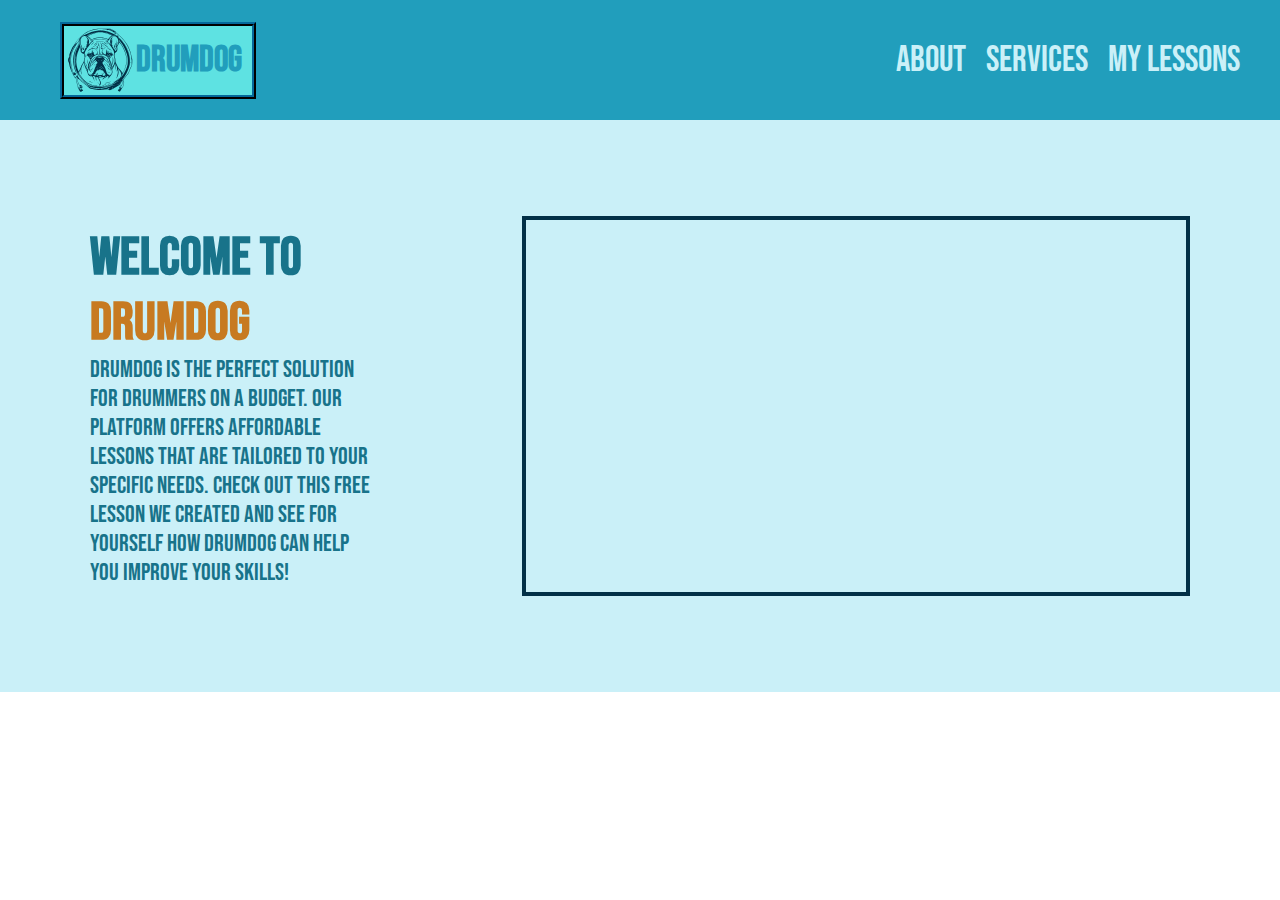
==== index.html @ a40291d3 "Reformat stylesheet linking for new index location" ====
<!DOCTYPE html>
<html lang="en">
<head>
    <meta charset="UTF-8">
    <meta name="viewport" content="width=device-width, initial-scale=1.0">
    <link rel="stylesheet" href="style.css">
    <title>DrumDog</title>
</head>
<body>
    <div class="header-content-border">
        <div class="header-container">
            <div class="header">
                <div class="logo-and-title">
                    <img class="logo" src="images/logo.svg">
                    <h2 class="title">DrumDog</h1>
                </div>
                <div class="nav-links">
                    <a href="" class="about">About</a>
                    <a href="" class="services">Services</a>
                    <a href="" class="my-lessons">My Lessons</a>
                </div>
            </div>
        </div>
    </div>
    <div class="hero-content-border">
        <div class="hero-text-and-image">
            <div class="hero-text">
                <h2 class="hero-text-title">Welcome to <span class="hero-title">DrumDog</span></h2>
                <p class="hero-text-body">DrumDog is the perfect solution for drummers on a budget. Our platform offers affordable lessons 
                    that are tailored to your specific needs. Check out this free lesson we created and see for yourself how DrumDog can 
                    help you improve your skills!
                </p>
            </div>
            <iframe class="hero-image" width="660" height="372" src="https://www.youtube.com/embed/tU5sagUL8Mc" title="Take the &quot;A&quot;Train Drum Lesson" frameborder="0" allow="accelerometer; autoplay; clipboard-write; encrypted-media; gyroscope; picture-in-picture; web-share" referrerpolicy="strict-origin-when-cross-origin" allowfullscreen></iframe>
        </div>
    </div>
</body>
</html>
---- style.css ----
@import url('https://fonts.googleapis.com/css2?family=Bebas+Neue&display=swap');


:root {
    font-size: 24px;
}

html,
body {
    margin: 0px;
    padding: 0px;
    border: 0px;
    font-family: 'Bebas Neue';
}

.header-content-border,
.hero-content-border {
    display: flex;
    flex-direction: column;
    align-items: center;
}

.header-content-border {
    position: sticky;
    top: 0px;
}

.header-container {
    height: 5rem;
    background-color: #219ebc;
    width: 100%;
    display: flex;
    justify-content: center;
}

.header {
    display: flex;
    justify-content: space-between;
    max-width: 50rem;
    height: 5rem;
    background-color: #219ebc;
    align-items: center;
    width: 95%;
}

.logo-and-title {
    display: flex;
    flex-direction: row;
    align-items: center;
    margin-left: 20px;
    background-color:#5ee2e2;
    border: 4px ridge #023047;
}

.logo {
    width: 3rem;
    height: 3rem;
    margin: 0px;
    padding: 0px;
    border: 0px;
    margin-bottom: -3px;
}

.title {
    margin: 0px;
    font-size: 1.5rem;
    color: #219ebc;
    padding-right: .4rem;
}

.nav-links {
    display: flex;
    justify-content: center;
    gap: 20px;
}

.nav-links a {
    color: #caf0f8;
    flex-direction: row;
    justify-content: center;
    font-size: 1.5rem;
    text-decoration: none;
}

.hero-text-and-image {
    background-color: #caf0f8;
    width: 100%;
    display: flex;
    justify-content: center;
    align-items: center;
    gap: 6rem;
    padding: 4rem 0rem;
}

.hero-text-title {
    margin: 0px;
}

.hero-title {
    color:#c77a21;
}

.hero-text-body {
    margin: 0px;
}

.hero-text {
    width: 12rem;
    font-size: 1.5rem;
    color: #18738a;
    margin: 0px;
}

.hero-text-body {
    font-size: 1rem;
}

.hero-image {
    border: 4px solid #023047;
}
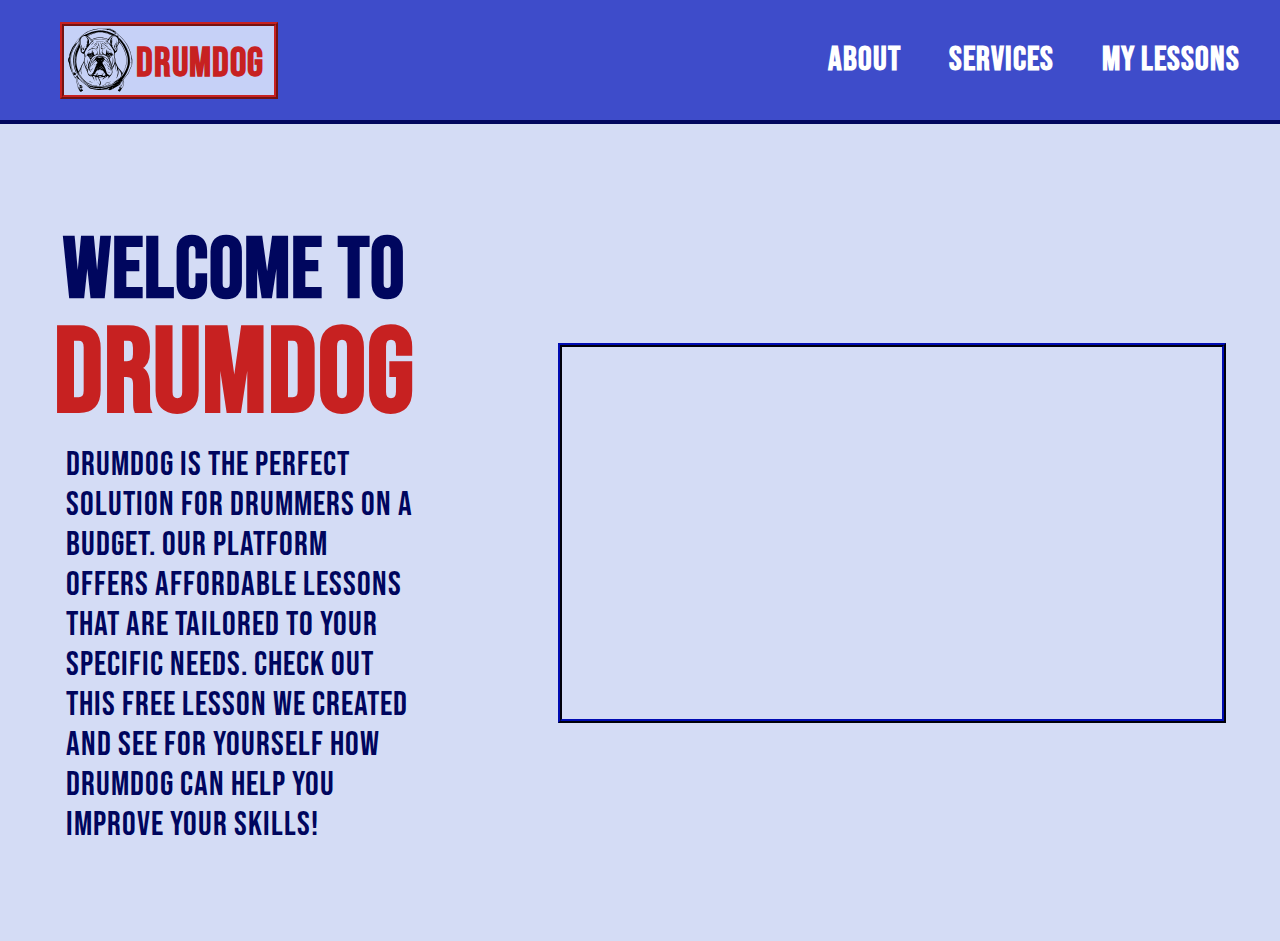
==== commit be82378d: "Redesign color palette for site" ====
--- a/index.html
+++ b/index.html
@@ -15,9 +15,9 @@
                     <h2 class="title">DrumDog</h1>
                 </div>
                 <div class="nav-links">
-                    <a href="" class="about">About</a>
-                    <a href="" class="services">Services</a>
-                    <a href="" class="my-lessons">My Lessons</a>
+                    <a href="" class="about">ABOUT</a>
+                    <a href="" class="services">SERVICES</a>
+                    <a href="" class="my-lessons">MY LESSONS</a>
                 </div>
             </div>
         </div>
@@ -25,7 +25,7 @@
     <div class="hero-content-border">
         <div class="hero-text-and-image">
             <div class="hero-text">
-                <h2 class="hero-text-title">Welcome to <span class="hero-title">DrumDog</span></h2>
+                <h2 class="hero-text-title">WELCOME TO <span class="hero-title">DRUMDOG</span></h2>
                 <p class="hero-text-body">DrumDog is the perfect solution for drummers on a budget. Our platform offers affordable lessons 
                     that are tailored to your specific needs. Check out this free lesson we created and see for yourself how DrumDog can 
                     help you improve your skills!
--- a/style.css
+++ b/style.css
@@ -1,5 +1,4 @@
-@import url('https://fonts.googleapis.com/css2?family=Bebas+Neue&display=swap');
-
+@import url('https://fonts.googleapis.com/css2?family=Bebas+Neue&family=Source+Sans+3:ital,wght@0,200..900;1,200..900&display=swap');
 
 :root {
     font-size: 24px;
@@ -11,6 +10,7 @@
     padding: 0px;
     border: 0px;
     font-family: 'Bebas Neue';
+    letter-spacing: 1px;
 }
 
 .header-content-border,
@@ -23,11 +23,12 @@
 .header-content-border {
     position: sticky;
     top: 0px;
+    border-bottom: 4px solid #00065e;
 }
 
 .header-container {
     height: 5rem;
-    background-color: #219ebc;
+    background-color: rgb(62, 76, 202);
     width: 100%;
     display: flex;
     justify-content: center;
@@ -38,7 +39,7 @@
     justify-content: space-between;
     max-width: 50rem;
     height: 5rem;
-    background-color: #219ebc;
+    background-color: rgb(62, 76, 202);
     align-items: center;
     width: 95%;
 }
@@ -48,8 +49,8 @@
     flex-direction: row;
     align-items: center;
     margin-left: 20px;
-    background-color:#5ee2e2;
-    border: 4px ridge #023047;
+    background-color:rgb(198, 209, 247);
+    border: 4px ridge #c72121;
 }
 
 .logo {
@@ -63,27 +64,30 @@
 
 .title {
     margin: 0px;
-    font-size: 1.5rem;
-    color: #219ebc;
+    font-size: 1.7rem;
+    color: #c72121;
     padding-right: .4rem;
+    font-weight: 900;
+    margin-bottom: -7px;
 }
 
 .nav-links {
     display: flex;
     justify-content: center;
-    gap: 20px;
+    gap: 2rem;
 }
 
 .nav-links a {
-    color: #caf0f8;
+    color: #FFFFFF;
     flex-direction: row;
     justify-content: center;
-    font-size: 1.5rem;
+    font-size: 1.4rem;
     text-decoration: none;
+    font-weight: 700;
 }
 
 .hero-text-and-image {
-    background-color: #caf0f8;
+    background-color: rgb(212, 220, 245);
     width: 100%;
     display: flex;
     justify-content: center;
@@ -94,10 +98,16 @@
 
 .hero-text-title {
     margin: 0px;
+    margin-bottom: 8px;
+    line-height: 120%;
+    font-size: 3.6rem;
+    text-align: center;
 }
 
 .hero-title {
-    color:#c77a21;
+    color:#c72121;
+    font-size: 5rem;
+    text-align: center;
 }
 
 .hero-text-body {
@@ -105,16 +115,18 @@
 }
 
 .hero-text {
-    width: 12rem;
-    font-size: 1.5rem;
-    color: #18738a;
+    width: 15rem;
+    font-size: 1.8rem;
+    color: #00065e;
     margin: 0px;
 }
 
 .hero-text-body {
-    font-size: 1rem;
+    font-size: 1.4rem;
+    text-align:left;
+    margin-left: .5rem;
 }
 
 .hero-image {
-    border: 4px solid #023047;
+    border: 4px ridge #00065e;
 }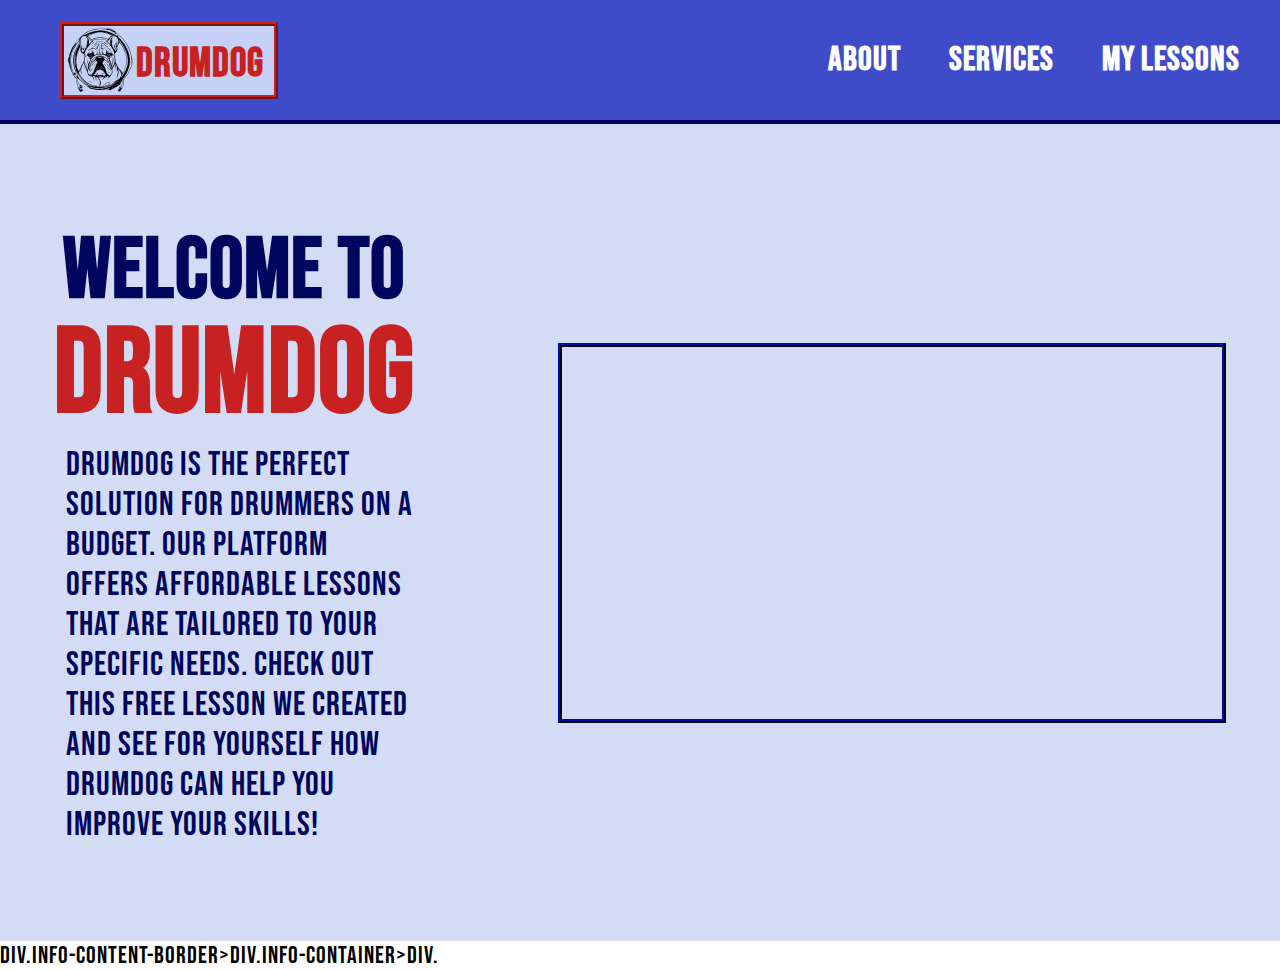
==== commit c76f87ae: "Begin adding new div" ====
--- a/index.html
+++ b/index.html
@@ -34,5 +34,6 @@
             <iframe class="hero-image" width="660" height="372" src="https://www.youtube.com/embed/tU5sagUL8Mc" title="Take the &quot;A&quot;Train Drum Lesson" frameborder="0" allow="accelerometer; autoplay; clipboard-write; encrypted-media; gyroscope; picture-in-picture; web-share" referrerpolicy="strict-origin-when-cross-origin" allowfullscreen></iframe>
         </div>
     </div>
+    div.info-content-border>div.info-container>div.
 </body>
 </html>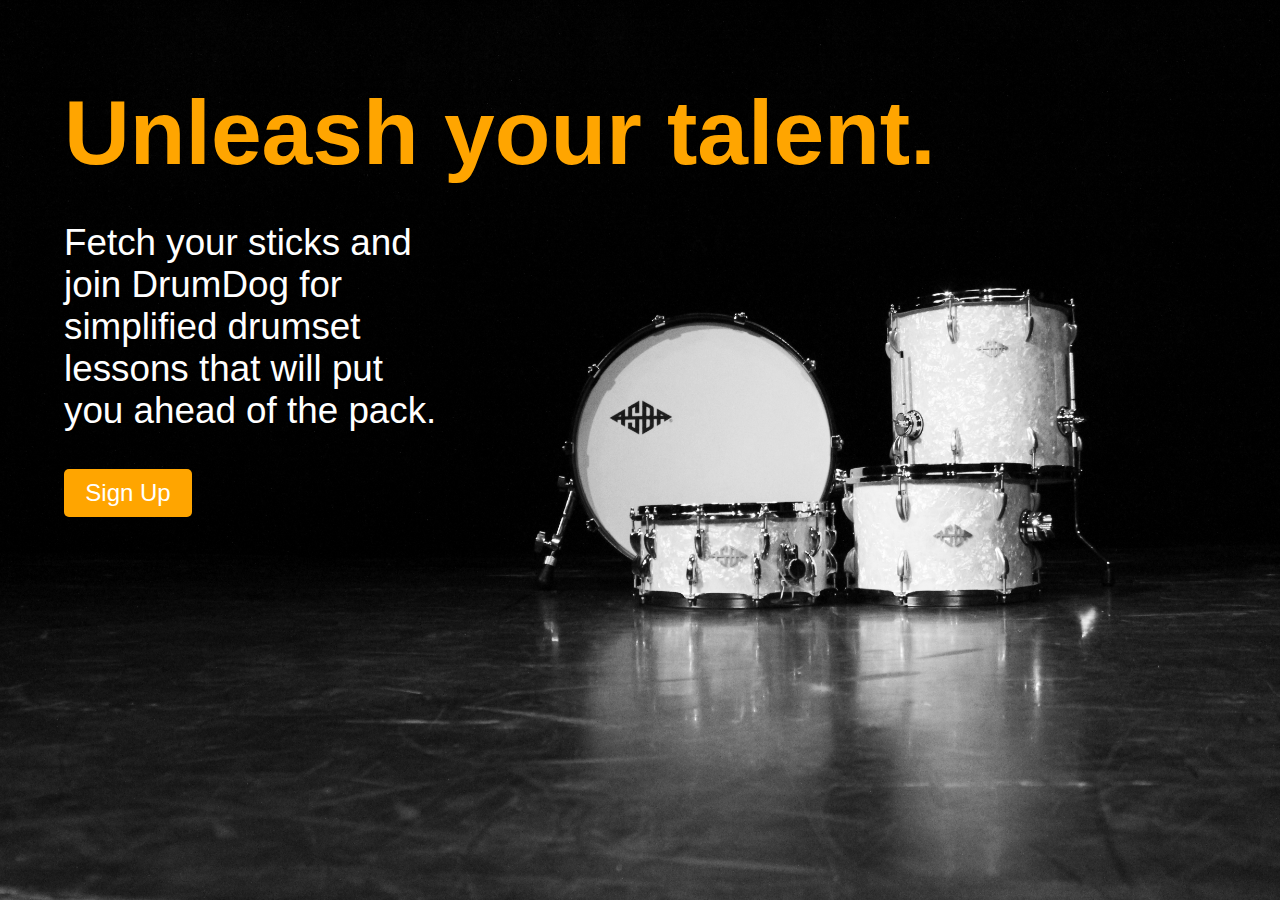
==== commit 17c2f363: "Full site redesign" ====
--- a/index.html
+++ b/index.html
@@ -7,33 +7,12 @@
     <title>DrumDog</title>
 </head>
 <body>
-    <div class="header-content-border">
-        <div class="header-container">
-            <div class="header">
-                <div class="logo-and-title">
-                    <img class="logo" src="images/logo.svg">
-                    <h2 class="title">DrumDog</h1>
-                </div>
-                <div class="nav-links">
-                    <a href="" class="about">ABOUT</a>
-                    <a href="" class="services">SERVICES</a>
-                    <a href="" class="my-lessons">MY LESSONS</a>
-                </div>
-            </div>
-        </div>
+<div class="hero-image">
+    <div class="hero-text">
+        <h1 class="hero-title">Unleash your talent.</h1>
+        <p class="hero-body">Fetch your sticks and join DrumDog for simplified drumset lessons that will put you ahead of the pack.</p>
+        <button class="hero-button">Sign Up</button>
     </div>
-    <div class="hero-content-border">
-        <div class="hero-text-and-image">
-            <div class="hero-text">
-                <h2 class="hero-text-title">WELCOME TO <span class="hero-title">DRUMDOG</span></h2>
-                <p class="hero-text-body">DrumDog is the perfect solution for drummers on a budget. Our platform offers affordable lessons 
-                    that are tailored to your specific needs. Check out this free lesson we created and see for yourself how DrumDog can 
-                    help you improve your skills!
-                </p>
-            </div>
-            <iframe class="hero-image" width="660" height="372" src="https://www.youtube.com/embed/tU5sagUL8Mc" title="Take the &quot;A&quot;Train Drum Lesson" frameborder="0" allow="accelerometer; autoplay; clipboard-write; encrypted-media; gyroscope; picture-in-picture; web-share" referrerpolicy="strict-origin-when-cross-origin" allowfullscreen></iframe>
-        </div>
-    </div>
-    div.info-content-border>div.info-container>div.
+</div>
 </body>
 </html>--- a/style.css
+++ b/style.css
@@ -1,132 +1,43 @@
-@import url('https://fonts.googleapis.com/css2?family=Bebas+Neue&family=Source+Sans+3:ital,wght@0,200..900;1,200..900&display=swap');
-
-:root {
-    font-size: 24px;
+body, 
+html {
+    margin: 0;
+    padding: 0;
+    border: 0;
+    font-family: Arial, Helvetica, sans-serif;
+    height: 100%;
 }
 
-html,
-body {
-    margin: 0px;
-    padding: 0px;
-    border: 0px;
-    font-family: 'Bebas Neue';
-    letter-spacing: 1px;
-}
-
-.header-content-border,
-.hero-content-border {
-    display: flex;
-    flex-direction: column;
-    align-items: center;
-}
-
-.header-content-border {
-    position: sticky;
-    top: 0px;
-    border-bottom: 4px solid #00065e;
-}
-
-.header-container {
-    height: 5rem;
-    background-color: rgb(62, 76, 202);
-    width: 100%;
-    display: flex;
-    justify-content: center;
-}
-
-.header {
-    display: flex;
-    justify-content: space-between;
-    max-width: 50rem;
-    height: 5rem;
-    background-color: rgb(62, 76, 202);
-    align-items: center;
-    width: 95%;
-}
-
-.logo-and-title {
-    display: flex;
-    flex-direction: row;
-    align-items: center;
-    margin-left: 20px;
-    background-color:rgb(198, 209, 247);
-    border: 4px ridge #c72121;
-}
-
-.logo {
-    width: 3rem;
-    height: 3rem;
-    margin: 0px;
-    padding: 0px;
-    border: 0px;
-    margin-bottom: -3px;
-}
-
-.title {
-    margin: 0px;
-    font-size: 1.7rem;
-    color: #c72121;
-    padding-right: .4rem;
-    font-weight: 900;
-    margin-bottom: -7px;
-}
-
-.nav-links {
-    display: flex;
-    justify-content: center;
-    gap: 2rem;
-}
-
-.nav-links a {
-    color: #FFFFFF;
-    flex-direction: row;
-    justify-content: center;
-    font-size: 1.4rem;
-    text-decoration: none;
-    font-weight: 700;
-}
-
-.hero-text-and-image {
-    background-color: rgb(212, 220, 245);
-    width: 100%;
-    display: flex;
-    justify-content: center;
-    align-items: center;
-    gap: 6rem;
-    padding: 4rem 0rem;
-}
-
-.hero-text-title {
-    margin: 0px;
-    margin-bottom: 8px;
-    line-height: 120%;
-    font-size: 3.6rem;
-    text-align: center;
+.hero-image {
+    background-image: url(images/drums.jpg);
+    background-position: center;
+    background-repeat: no-repeat;
+    background-size: cover;
+    height: 100%;
 }
 
 .hero-title {
-    color:#c72121;
-    font-size: 5rem;
-    text-align: center;
+    margin: 0;
+    color: orange;
+    font-size: calc(2.5rem + 4vw);
+    width: fit-content;
+    padding-top: 5rem;
+    padding-left: 5%;
 }
 
-.hero-text-body {
-    margin: 0px;
+.hero-body {
+    color: white;
+    max-width: 30%;
+    font-size: calc(1.5rem + 1vw);
+    padding-left: 5%;
 }
 
-.hero-text {
-    width: 15rem;
-    font-size: 1.8rem;
-    color: #00065e;
-    margin: 0px;
-}
-
-.hero-text-body {
-    font-size: 1.4rem;
-    text-align:left;
-    margin-left: .5rem;
-}
-
-.hero-image {
-    border: 4px ridge #00065e;
+.hero-button {
+    background-color: orange;
+    color: white;
+    margin-left: 5%;
+    width: 8rem;
+    height: 3rem;
+    font-size: 1.5rem;
+    border-radius: 5px;
+    border: none;
 }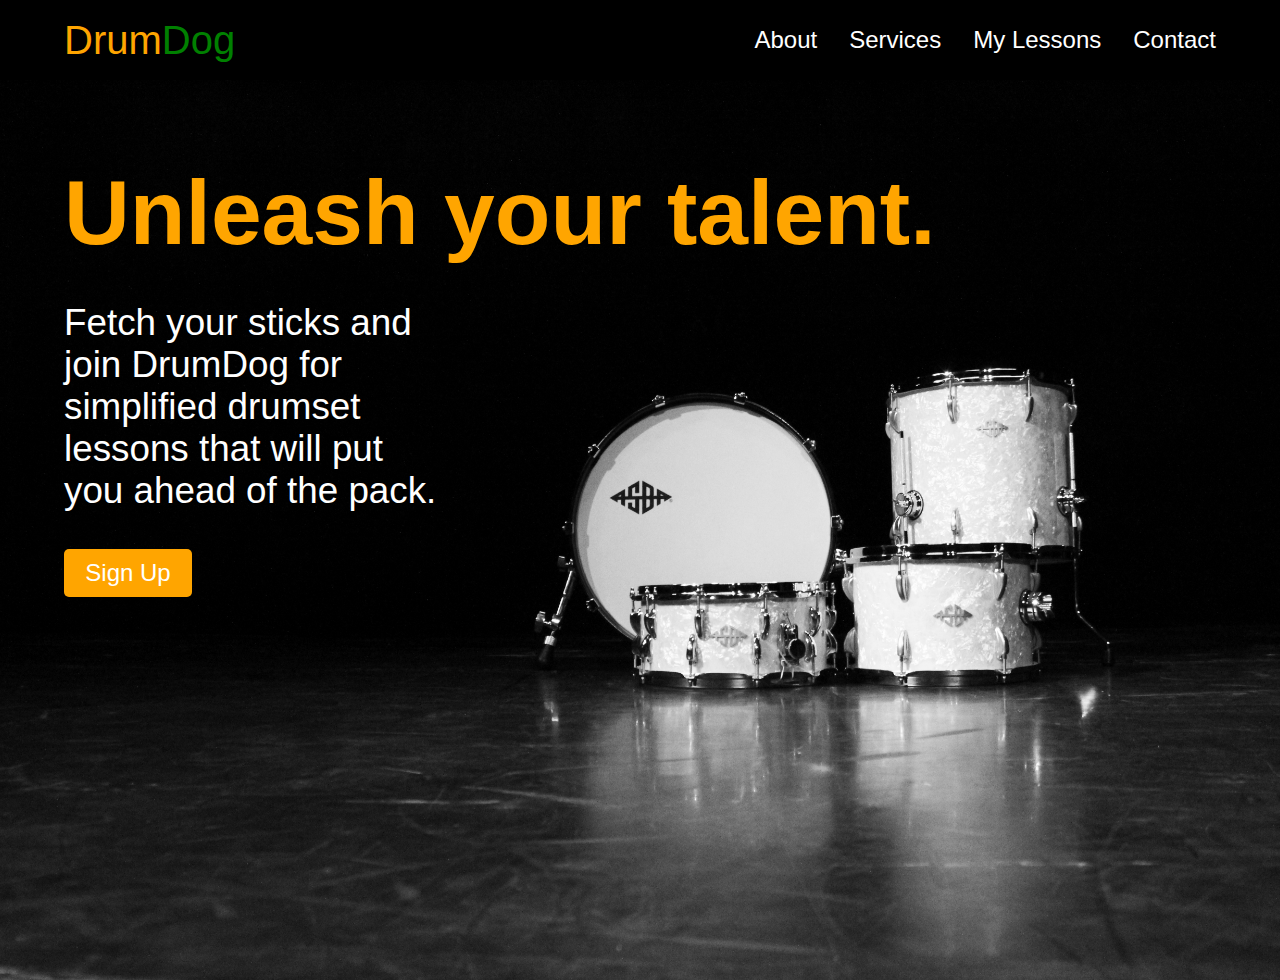
==== commit dfcdbdde: "Add header bar" ====
--- a/index.html
+++ b/index.html
@@ -7,6 +7,16 @@
     <title>DrumDog</title>
 </head>
 <body>
+<div class="header-container">  
+    <div class="header">
+        <p class="logo"><span class="drum">Drum</span><span class="dog">Dog</span></p>
+        <div class="nav">
+            <a href="" class="about">About</a>
+            <a href="" class="services">Services</a>
+            <a href="" class="my-lessons">My Lessons</a>
+            <a href="" class="contact">Contact</a></div>
+    </div>
+</div>
 <div class="hero-image">
     <div class="hero-text">
         <h1 class="hero-title">Unleash your talent.</h1>
--- a/style.css
+++ b/style.css
@@ -7,12 +7,56 @@
     height: 100%;
 }
 
+.header-container {
+    width: 100%;
+    background-color: black;
+    display: flex;
+    justify-content: center;
+    position: fixed;
+    z-index: 1;
+}
+
+.header {
+    background-color: black;
+    height: 5rem;
+    display: flex;
+    justify-content: space-between;
+    width: 90%;
+    align-items: center;
+}
+
+.logo {
+    font-size: 2.5rem;
+}
+
+.drum {
+    color: orange;
+}
+
+.dog {
+    color: green;
+}
+
+.nav {
+    display: flex;
+    justify-content: center;
+    gap: 2rem;
+}
+
+.nav a {
+    text-decoration: none;
+    color: white;
+    font-size: 1.5rem;
+}
+
 .hero-image {
     background-image: url(images/drums.jpg);
     background-position: center;
     background-repeat: no-repeat;
     background-size: cover;
     height: 100%;
+    position: relative;
+    top: 5rem;
 }
 
 .hero-title {
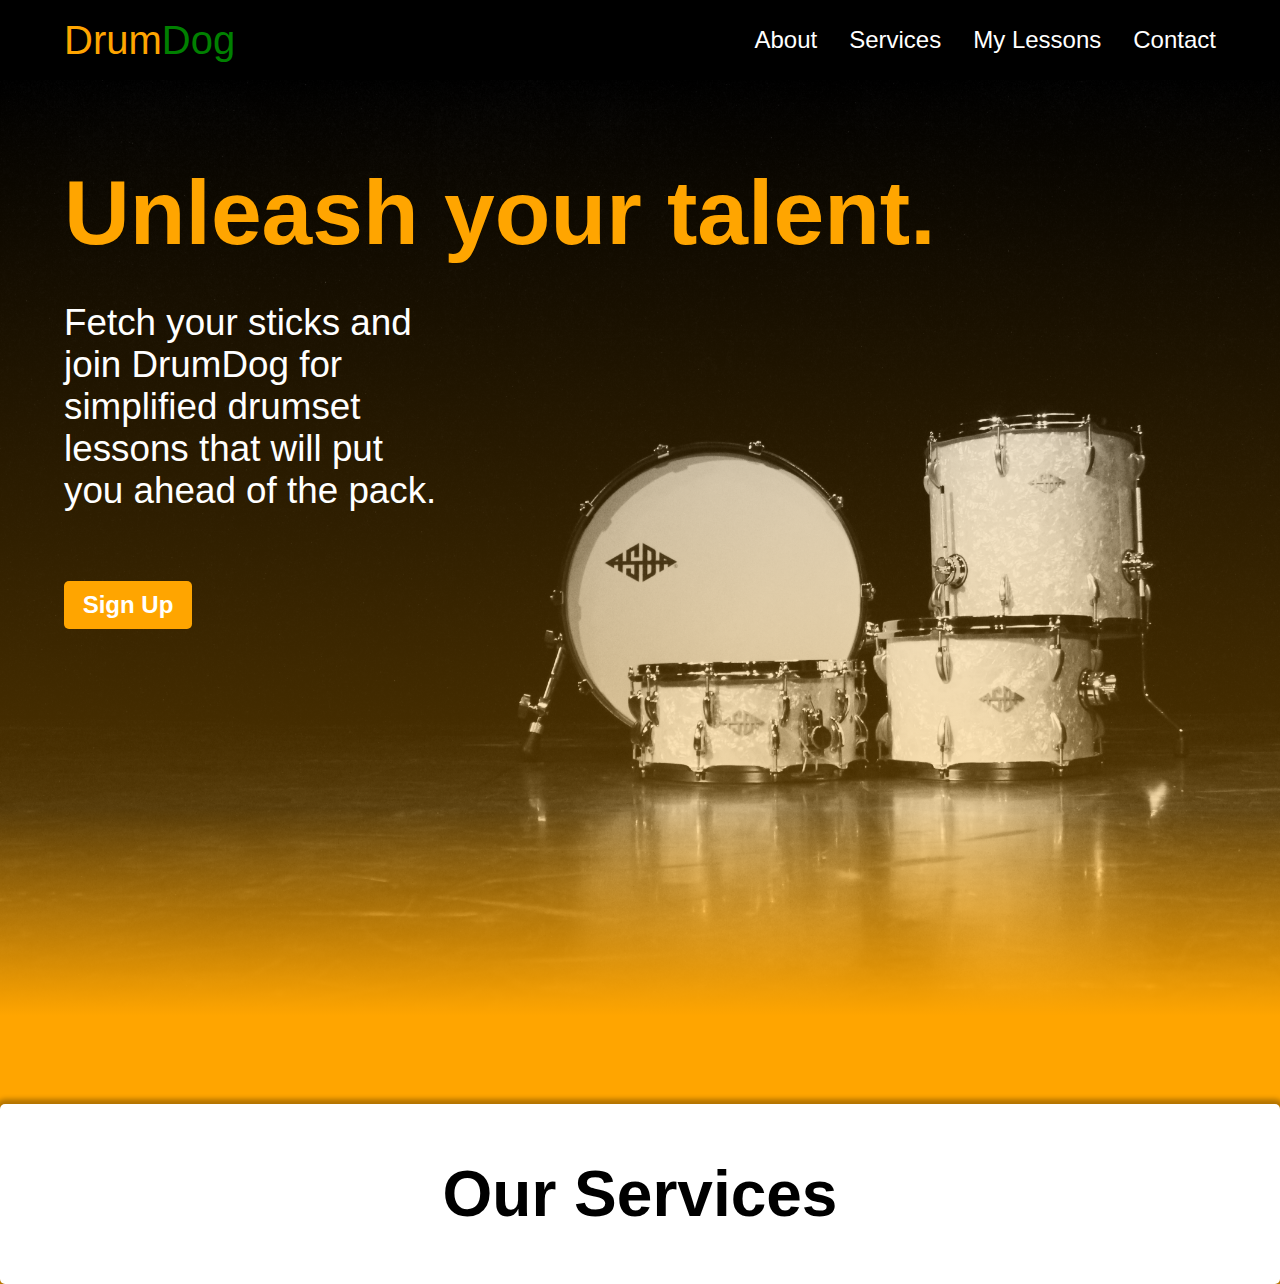
==== commit b3ab3c17: "Add services section and backup hero image" ====
--- a/index.html
+++ b/index.html
@@ -24,5 +24,15 @@
         <button class="hero-button">Sign Up</button>
     </div>
 </div>
+<div class="services-container">
+    <div class="services-content">
+        <h2 class="services-title">Our Services</h2>
+        <div class="services">
+            <div class="lesson-library"></div>
+            <div class="request-a-lesson"></div>
+            <div class="private-lessons"></div>
+        </div>
+    </div>
+</div>
 </body>
 </html>--- a/style.css
+++ b/style.css
@@ -50,13 +50,14 @@
 }
 
 .hero-image {
-    background-image: url(images/drums.jpg);
+    background-image: linear-gradient(rgb(0, 0, 0, .1), rgb(255, 165, 0, .3) 70%, rgb(255, 165, 0) 90%), url(images/drums.jpg);
     background-position: center;
     background-repeat: no-repeat;
     background-size: cover;
-    height: 100%;
+    height: 65rem;
     position: relative;
     top: 5rem;
+    z-index: -1;
 }
 
 .hero-title {
@@ -78,10 +79,32 @@
 .hero-button {
     background-color: orange;
     color: white;
+    font-weight: 900;
     margin-left: 5%;
     width: 8rem;
     height: 3rem;
     font-size: 1.5rem;
     border-radius: 5px;
     border: none;
+    margin-top: 2rem;
+}
+
+.services-container {
+    background-color: orange;
+    display: flex;
+    justify-content: center;
+    padding-top: 4rem;
+}
+
+.services-content {
+    background-color: white;
+    width: 80rem;
+    display: flex;
+    justify-content: center;
+    border-radius: 5px;
+    box-shadow: rgb(0, 0, 0, .3) 0px 0px 5px 5px;
+}
+
+.services-title {
+    font-size: 4rem;
 }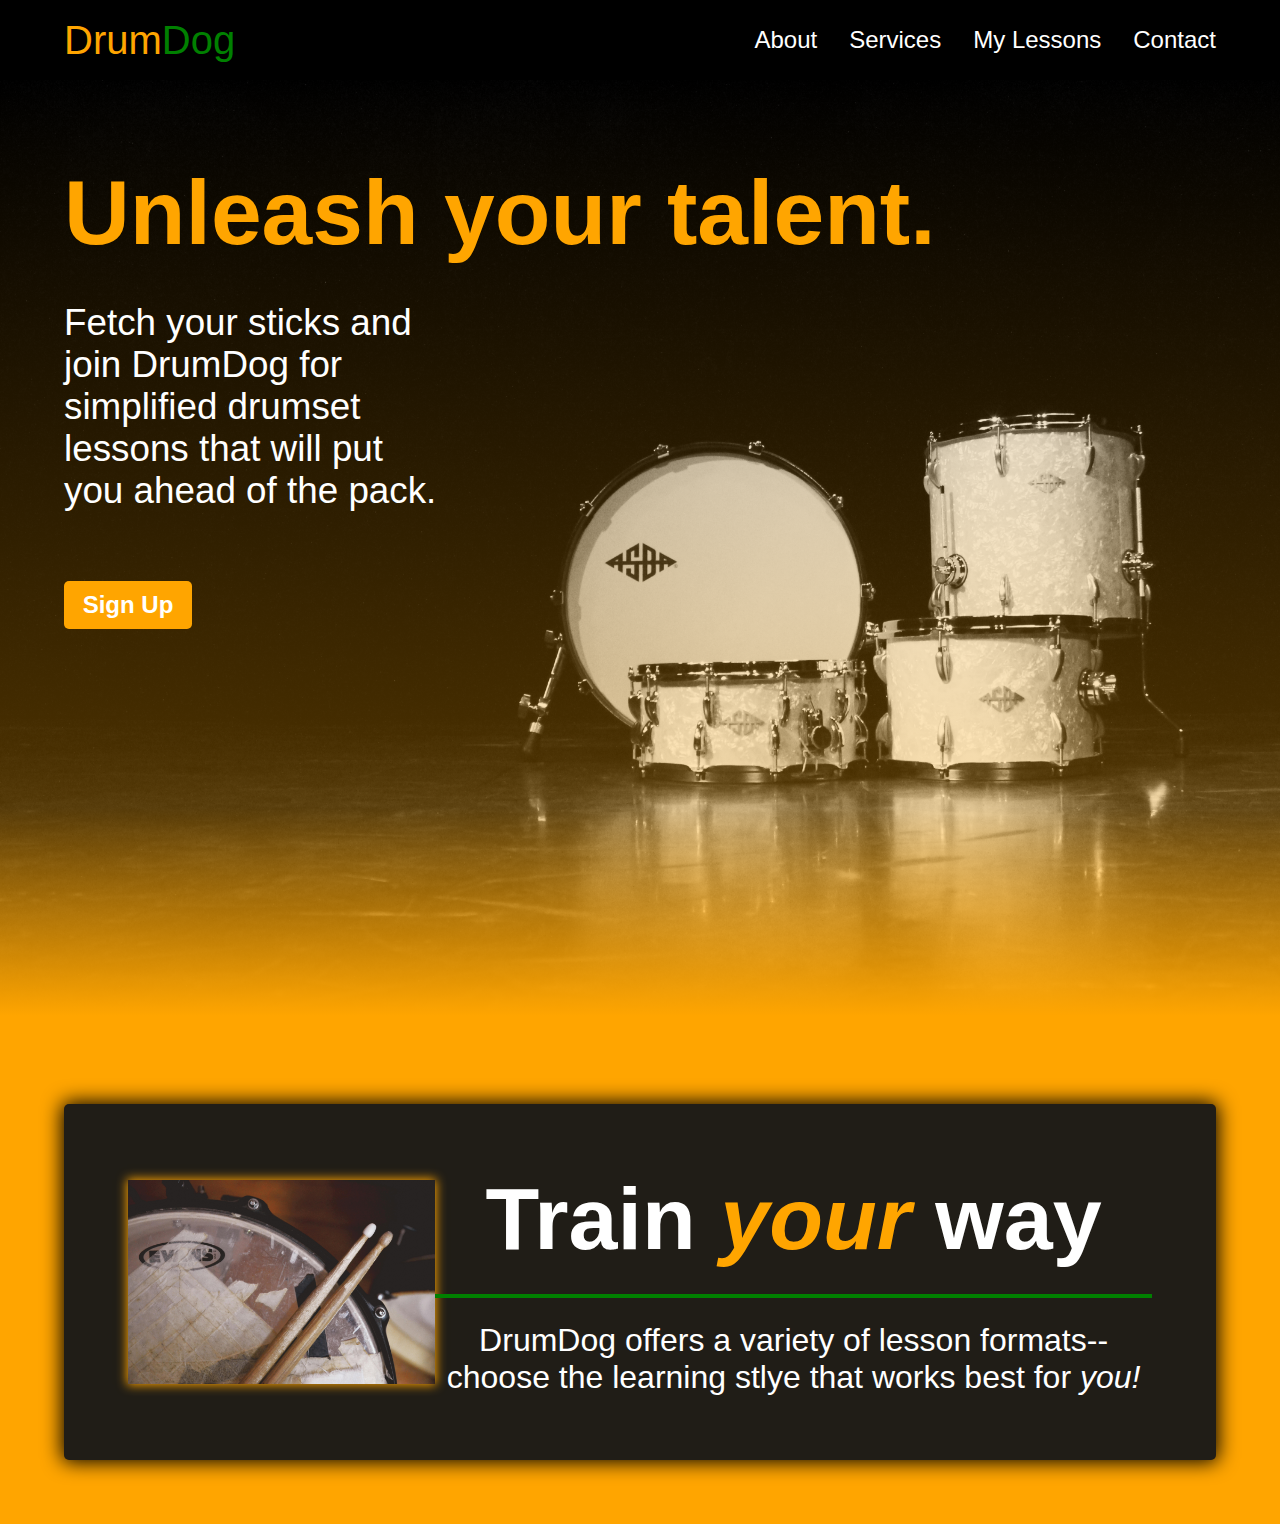
==== commit bfe4e9f7: "Finish styling header/beginning of services section" ====
--- a/index.html
+++ b/index.html
@@ -26,7 +26,13 @@
 </div>
 <div class="services-container">
     <div class="services-content">
-        <h2 class="services-title">Our Services</h2>
+        <div class="services-title-and-img">
+            <img class="services-img" src="images/drum_and_sticks.jpg">
+            <div class="services-title-and-title-body">
+                <h2 class="services-title">Train <em class="your">your</em> way</h2>
+                <p class="services-title-body">DrumDog offers a variety of lesson formats--choose the learning stlye that works best for <em>you!</em></p>
+            </div>
+        </div>
         <div class="services">
             <div class="lesson-library"></div>
             <div class="request-a-lesson"></div>
--- a/style.css
+++ b/style.css
@@ -94,17 +94,48 @@
     display: flex;
     justify-content: center;
     padding-top: 4rem;
+    padding-bottom: 4rem;
 }
 
 .services-content {
-    background-color: white;
-    width: 80rem;
+    background-color: rgb(32, 29, 23);
+    width: 100rem;
+    max-width: 90%;
     display: flex;
     justify-content: center;
     border-radius: 5px;
-    box-shadow: rgb(0, 0, 0, .3) 0px 0px 5px 5px;
+    box-shadow: rgb(0, 0, 0) 0px 0px 20px 2px;
 }
 
+.services-title-and-img {
+    display: flex;
+    padding: 4rem;
+    justify-content: space-around;
+    align-items: center;
+}
+
+.services-img {
+    width: 30%;
+    box-shadow: orange 0px 0px 10px 1px;
+}
 .services-title {
-    font-size: 4rem;
+    font-size: 5.5rem;
+    color: white;
+    text-align: center;
+    margin: 0px;
+    border-bottom: 4px solid green;
+    padding-bottom: 1.5rem;
+}
+
+.services-title-body {
+    color: white;
+    font-size: 2rem;
+    text-align: center;
+    max-width: 45rem;
+    margin: 0px;
+    padding-top: 1.5rem;
+}
+
+.your {
+    color: orange;
 }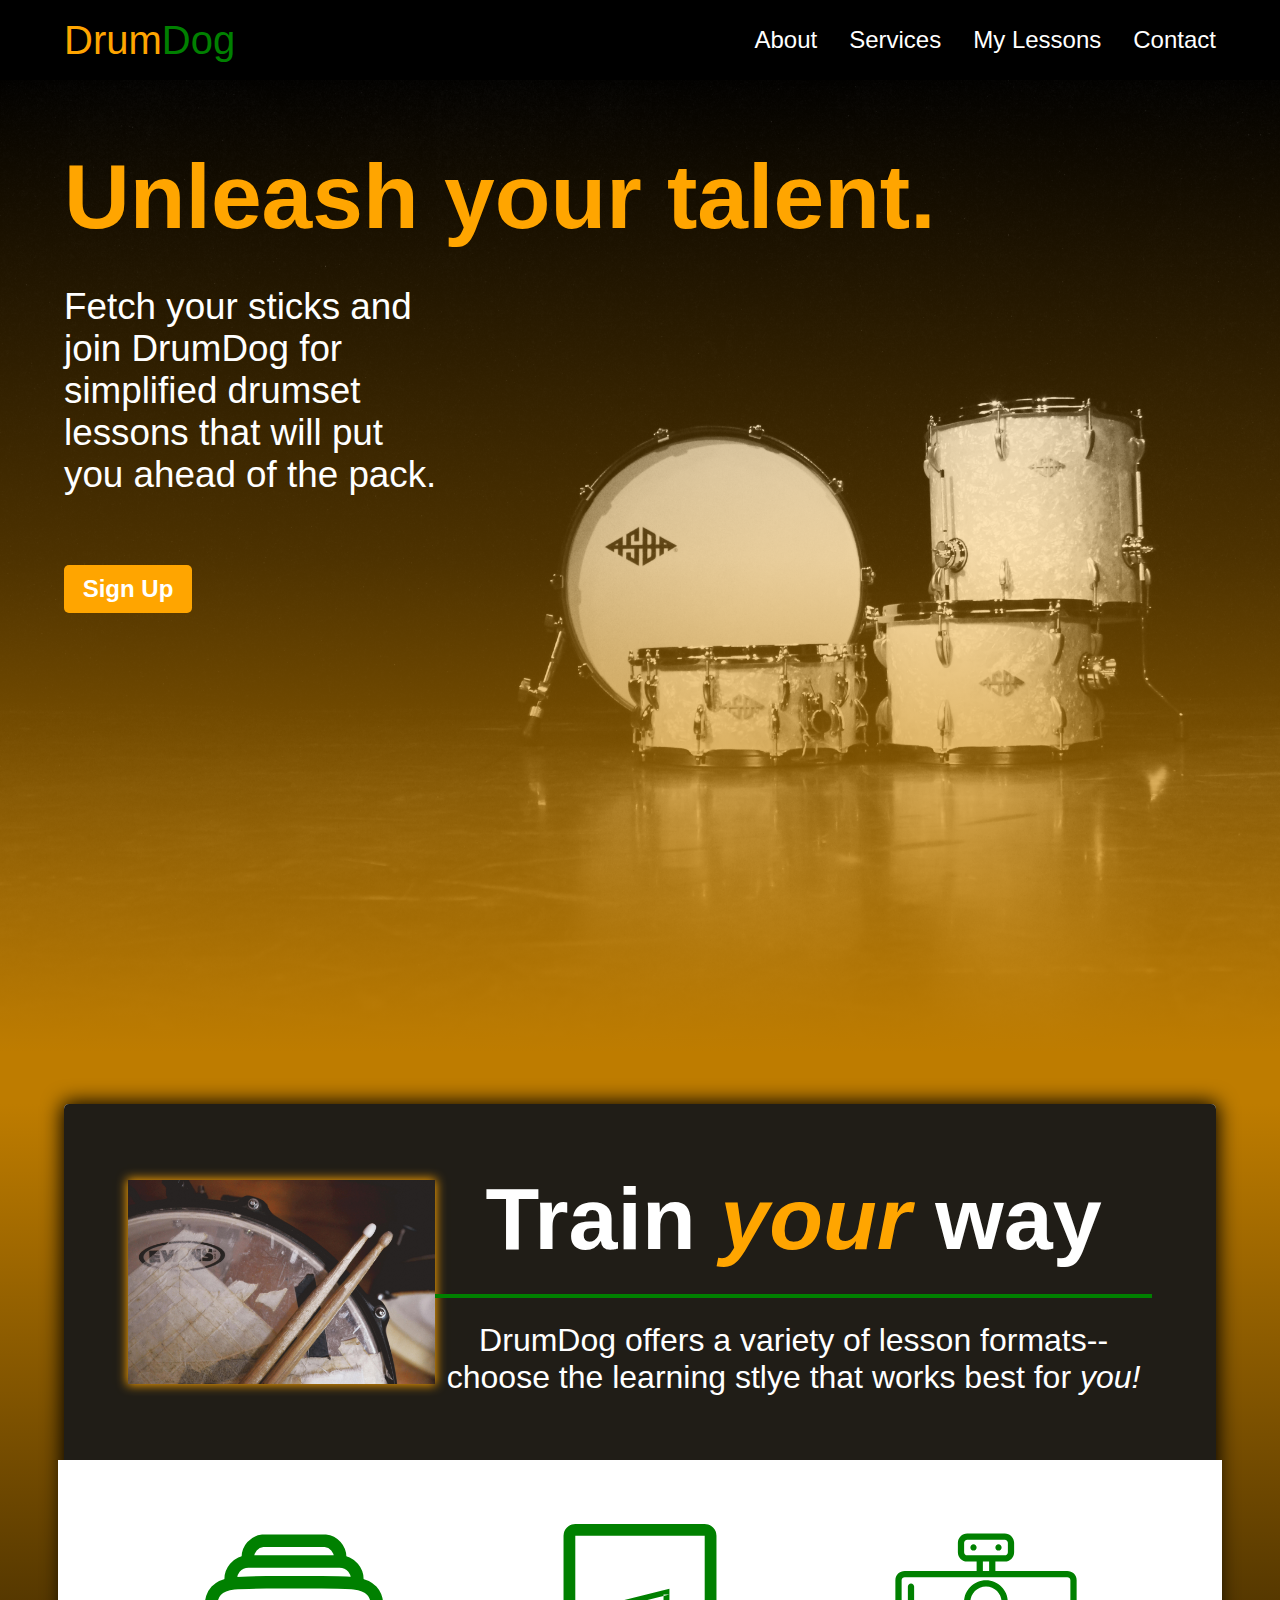
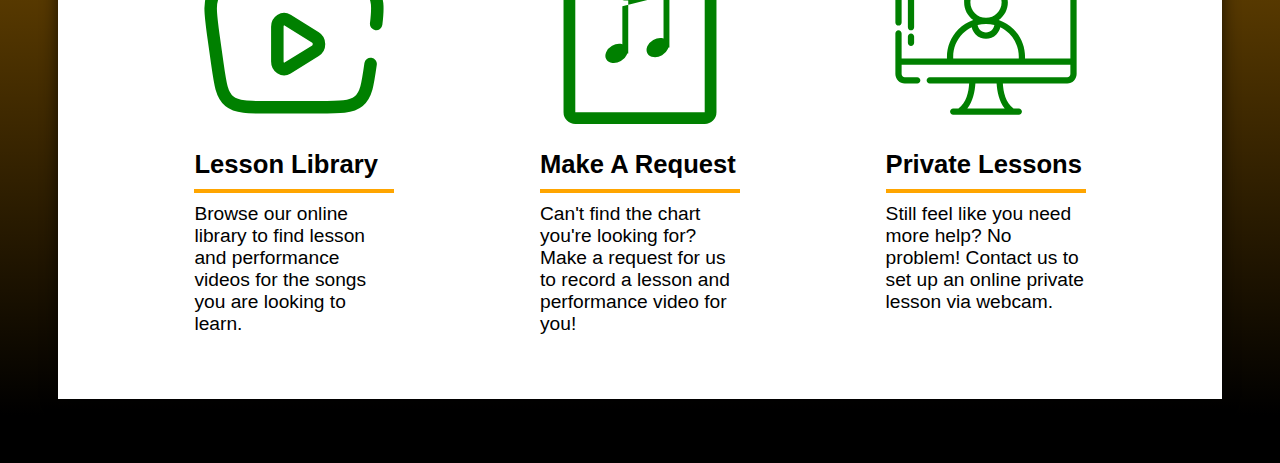
==== commit 9d3c1a75: "Add service descriptions to service section" ====
--- a/index.html
+++ b/index.html
@@ -11,10 +11,11 @@
     <div class="header">
         <p class="logo"><span class="drum">Drum</span><span class="dog">Dog</span></p>
         <div class="nav">
-            <a href="" class="about">About</a>
-            <a href="" class="services">Services</a>
-            <a href="" class="my-lessons">My Lessons</a>
-            <a href="" class="contact">Contact</a></div>
+            <a href="" class="about-link">About</a>
+            <a href="" class="services-link">Services</a>
+            <a href="" class="my-lessons-link">My Lessons</a>
+            <a href="" class="contact-link">Contact</a>
+        </div>
     </div>
 </div>
 <div class="hero-image">
@@ -34,9 +35,21 @@
             </div>
         </div>
         <div class="services">
-            <div class="lesson-library"></div>
-            <div class="request-a-lesson"></div>
-            <div class="private-lessons"></div>
+            <div class="lesson-library service">
+                <img src="images/video-library.svg" alt="Video library." class="lesson-library-img">
+                <h3 class="lesson-library-title">Lesson Library</h3>
+                <p class="lesson-library-text">Browse our online library to find lesson and performance videos for the songs you are looking to learn.</p>
+            </div>
+            <div class="request-a-lesson service">
+                <img src="images/sheet-music.svg" alt="Sheet music with a music note inside." class="sheet-music">
+                <h3 class="request-a-lesson-title">Make A Request</h3>
+                <p class="request-a-lesson-text">Can't find the chart you're looking for? Make a request for us to record a lesson and performance video for you!</p>
+            </div>
+            <div class="private-lessons service">
+                <img src="images/video-call.svg" alt="Computer with webcam atop." class="private-lessons-img">
+                <h3 class="private-lesson-title">Private Lessons</h3>
+                <p class="private-lessons-text">Still feel like you need more help? No problem! Contact us to set up an online private lesson via webcam.</p>
+            </div>
         </div>
     </div>
 </div>
--- a/style.css
+++ b/style.css
@@ -4,7 +4,6 @@
     padding: 0;
     border: 0;
     font-family: Arial, Helvetica, sans-serif;
-    height: 100%;
 }
 
 .header-container {
@@ -50,13 +49,13 @@
 }
 
 .hero-image {
-    background-image: linear-gradient(rgb(0, 0, 0, .1), rgb(255, 165, 0, .3) 70%, rgb(255, 165, 0) 90%), url(images/drums.jpg);
+    background-image: linear-gradient(rgb(0, 0, 0, .1), rgb(255, 165, 0, .3), rgb(190, 124, 0) 95%), url(images/drums.jpg);
     background-position: center;
     background-repeat: no-repeat;
     background-size: cover;
     height: 65rem;
     position: relative;
-    top: 5rem;
+    top: 4rem;
     z-index: -1;
 }
 
@@ -90,21 +89,24 @@
 }
 
 .services-container {
-    background-color: orange;
+    background-color: black;
+    background-image: linear-gradient(rgb(190, 124, 0), black 95%);
     display: flex;
     justify-content: center;
-    padding-top: 4rem;
+    position: relative;
+    top: 4rem;
     padding-bottom: 4rem;
 }
 
 .services-content {
-    background-color: rgb(32, 29, 23);
-    width: 100rem;
-    max-width: 90%;
+    width: min(100rem, 90%);
     display: flex;
+    flex-direction: column;
+    align-items: center;
     justify-content: center;
     border-radius: 5px;
     box-shadow: rgb(0, 0, 0) 0px 0px 20px 2px;
+    background-color: white;
 }
 
 .services-title-and-img {
@@ -112,6 +114,9 @@
     padding: 4rem;
     justify-content: space-around;
     align-items: center;
+    background-color: rgb(32, 29, 23);
+    border-top-left-radius: 5px;
+    border-top-right-radius: 5px;
 }
 
 .services-img {
@@ -138,4 +143,38 @@
 
 .your {
     color: orange;
+}
+
+.services {
+    background-color: white;
+    width: 100%;
+    padding: 4rem;
+    width: inherit;
+    display: flex;
+    justify-content: space-around;
+}
+
+.services > * {
+    width: min(300px, 50%)
+}
+
+.service {
+    text-align: left;
+    display: flex;
+    flex-direction: column;
+    flex: 0 0 0;
+}
+
+
+.service h3{
+    border-bottom: 4px solid orange;
+    font-size: 1.6rem;
+    margin-bottom: 0px;
+    padding-bottom: 10px;
+}
+
+.service p {
+    padding-top: 10px;
+    margin: 0px;
+    font-size: 1.2rem;
 }